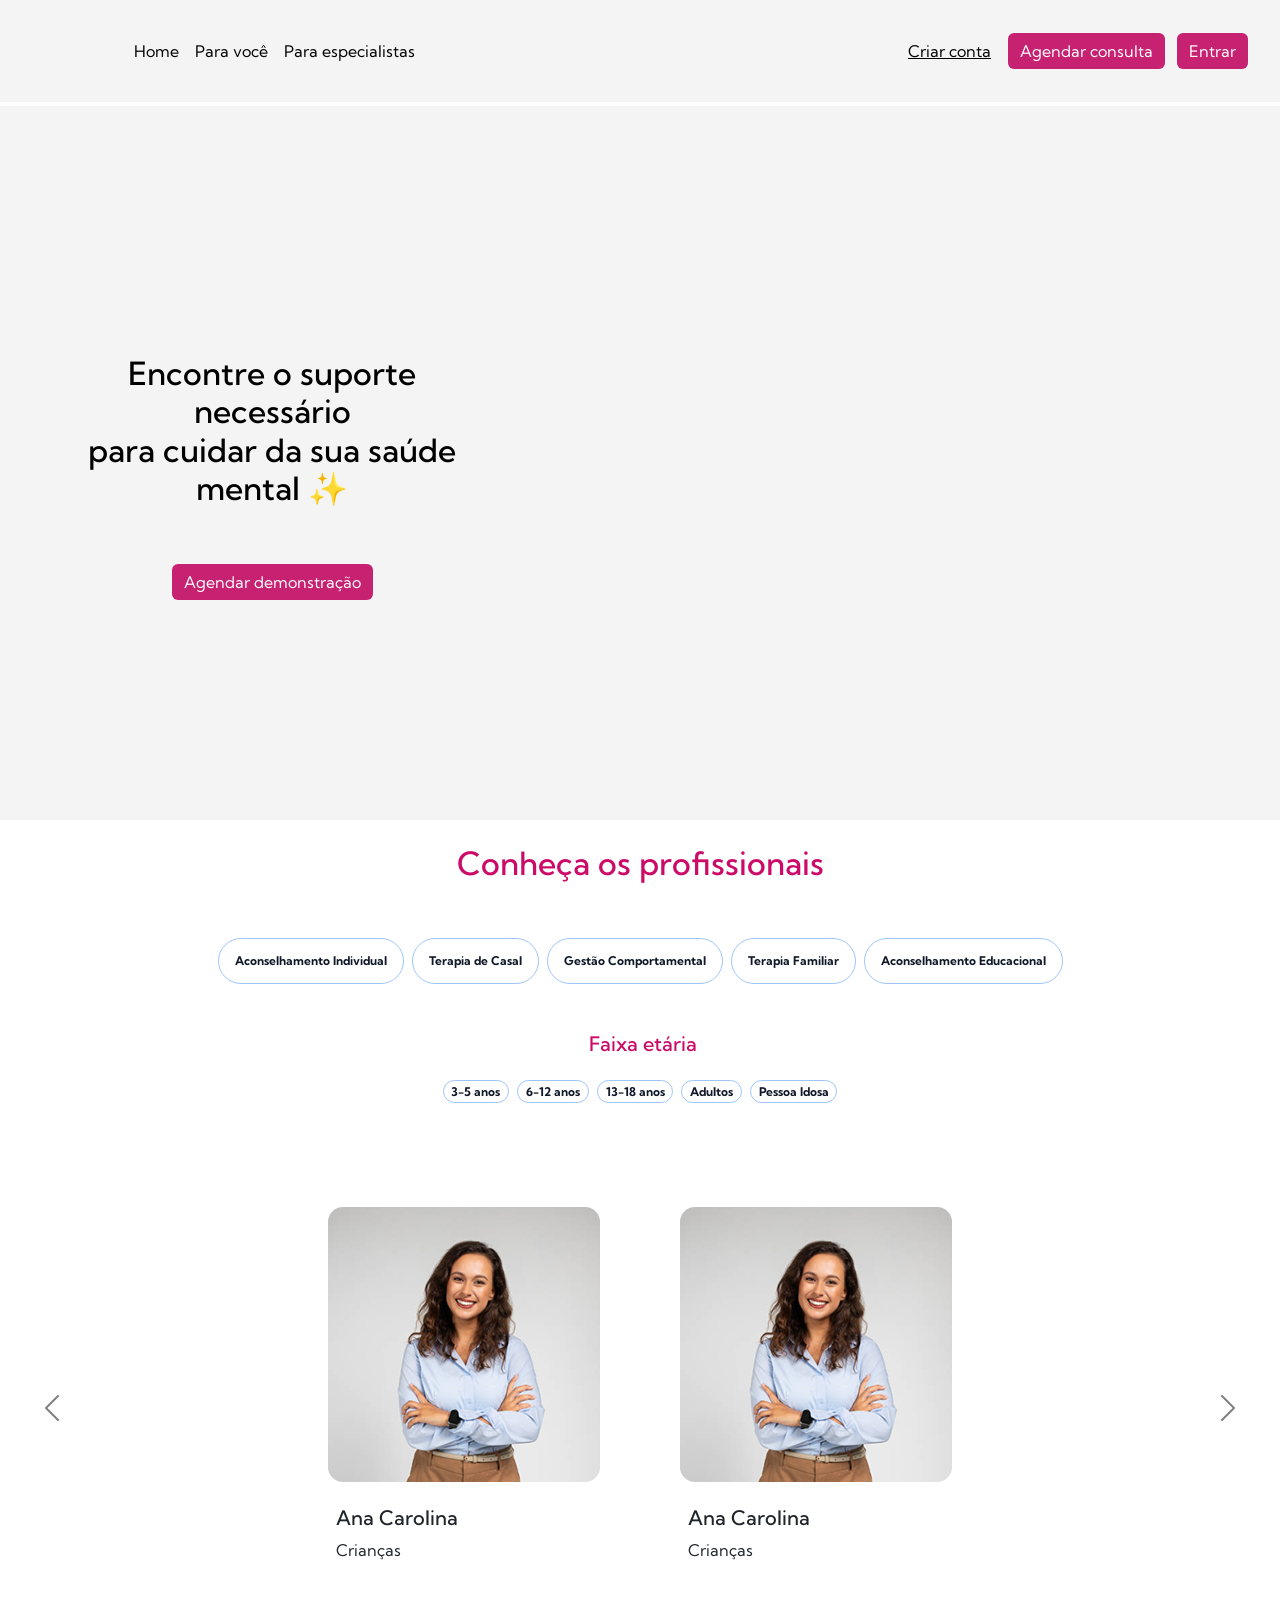
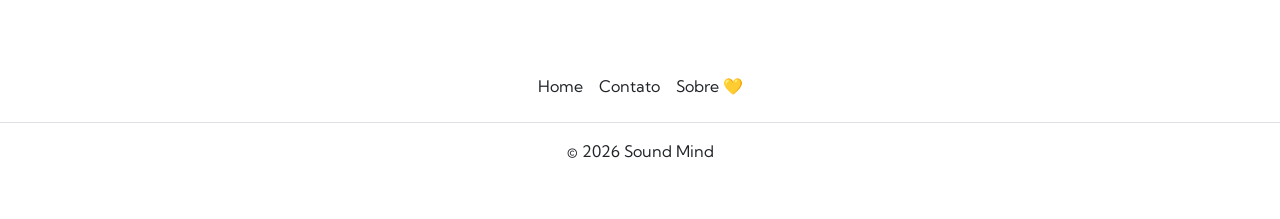
==== index.html @ b08bdf7c "Adiciona conexão entre as páginas e especialização de css" ====
<!DOCTYPE html>
<html lang="pt-br">

<head>
    <meta charset="UTF-8">
    <meta name="viewport" content="width=device-width, initial-scale=1.0">
    <title>Página Inicial</title>
    <link rel="stylesheet" href="css/style.css">
    <link rel="stylesheet" href="css/reset-root.css">
    <link rel="stylesheet" href="css/media-queries.css" media="(max-width:1400px)">
    <link rel="preconnect" href="https://fonts.googleapis.com">
    <link rel="preconnect" href="https://fonts.gstatic.com" crossorigin>
    <link href="https://fonts.googleapis.com/css2?family=Kumbh+Sans:wght,YOPQ@100..900,300&display=swap"
        rel="stylesheet">
    <link href="https://cdn.jsdelivr.net/npm/bootstrap@5.3.8/dist/css/bootstrap.min.css" rel="stylesheet"
        integrity="sha384-sRIl4kxILFvY47J16cr9ZwB07vP4J8+LH7qKQnuqkuIAvNWLzeN8tE5YBujZqJLB" crossorigin="anonymous">


</head>

<body>
    <div>
        <header class="p-0">
            <div>
                <nav class="d-block d-lg-none nav-mobile navbar navbar-expand-lg" aria-label="Eleventh navbar example">
                    <div class="container-fluid">
                        <a href="/" class="d-flex align-items-center mb-2 mb-lg-0 text-dark ">
                            <svg class="bi me-2" width="110" height="72" role="img" aria-label="Bootstrap">
                                <use xlink:href="images\logo-sound-mind.svg"></use>
                            </svg>
                        </a>
                        <button class="navbar-toggler" type="button" data-bs-toggle="collapse"
                            data-bs-target="#navbarsExample09" aria-controls="navbarsExample09" aria-expanded="false"
                            aria-label="Toggle navigation">
                            <span class="navbar-toggler-icon"></span>
                        </button>
                        <div class="collapse navbar-collapse" id="navbarsExample09">
                            <ul class="navbar-nav me-auto mb-2 mb-lg-0">
                                <li class="nav-item">
                                    <a class="nav-link active" aria-current="page" href="index.html">Home</a>
                                </li>
                                <li class="nav-item"><a class="nav-link" href="#">Para você</a></li>
                                <li class="nav-item">
                                    <a class="nav-link" aria-disabled="true" href="perfil-profissional.html">Para
                                        especialistas</a>
                                </li>
                                <div class="navbar-nav g-5">
                                    <li class="nav-item">
                                        <button class="nav-link">Criar conta
                                        </button>
                                    </li>
                                    <li class="nav-item">
                                        <button class="nav-link">Agendar consulta
                                        </button>
                                    </li>
                                    <li class="nav-item">
                                        <button class="nav-link">Entrar
                                        </button>
                                    </li>
                                </div>

                            </ul>
                        </div>
                    </div>
                </nav>
                <div class="nav-dsk p-2 justify-content-lg-start">
                    <a href="/" class="d-flex align-items-center mb-2 mb-lg-0 text-dark text-decoration-underline">
                        <svg class="bi me-2" width="110" height="72" role="img" aria-label="Bootstrap">
                            <use xlink:href="images\logo-sound-mind.svg"></use>
                        </svg>
                    </a>
                    <ul class="nav col-12 col-lg-auto me-lg-auto mb-2 justify-content-center mb-md-0">
                        <li><a href="index.html" class="nav-link px-2 text-black link-custom">Home</a></li>
                        <li><a href="sobre.html" class="nav-link px-2 text-black link-custom">Para você</a></li>
                        <li><a href="perfil-profissional.html" class="nav-link px-2 text-black link-custom">Para
                                especialistas</a></li>
                    </ul>
                    <div class="text-end p-4">
                        <button type="button" class="btn btn-link text-black link-custom">Criar conta</button>
                        <button type="button" class="btn btn-primary me-2 btn-custom">
                            Agendar consulta
                        </button>
                        <button type="button" class="btn btn-primary btn-custom">Entrar</button>
                    </div>
                </div>
            </div>
        </header>
        <div>
            <main>
                <section>
                    <div class="my-1 position-relative banner-custom">
                        <div class="section-banner-custom text-end">
                            <!-- bg-body-tertiary -->
                            <div class="banner-custom-dsk text-center p-2 banner-custom-text position-absolute gap-5">
                                <h1 class="text-body-emphasis">Encontre o suporte <br> necessário <br> para cuidar da
                                    sua saúde <br>
                                    mental ✨
                                </h1>
                                <div class="d-inline-flex gap-2">
                                    <button class="btn btn-primary btn-custom text-center" type="button">
                                        Agendar demonstração
                                    </button>
                                </div>
                            </div>
                            <div
                                class="banner-custom-p flex-column text-center p-2 align-items-center banner-custom-text gap-5">
                                <h1 class="text-body-emphasis">Encontre o suporte <br> necessário <br> para cuidar da
                                    sua saúde <br>
                                    mental ✨
                                </h1>
                                <div class="d-inline-flex gap-2">
                                    <button class="btn btn-primary btn-custom text-center" type="button">
                                        Agendar demonstração
                                    </button>
                                </div>
                            </div>
                            <svg id="image-banner-custom" class="mb-0 mt-4 mr-5" aria-hidden="true">
                                <use id="image-custom" class="p-2" xlink:href="\images\image-central-index.svg"></use>
                            </svg>
                            <svg id="image-banner-custom-pequena" aria-hidden="true">
                                <use id="image-custom-p" xlink:href="\images\image-central-index-pequena.svg"></use>
                            </svg>
                            <svg id="image-banner-custom-media" class="mb-0 mt-4 mr-0" aria-hidden="true">
                                <use id="image-custom-m" class="p-2" xlink:href="\images\image-central-index-media.svg">
                                </use>
                            </svg>
                        </div>
                    </div>
                </section>
                <section>
                    <h2 class="text-center mt-4 h2-filter-custom">Conheça os profissionais</h2>
                    <div id="filter-custom-profissionais" class="d-flex gap-2 justify-content-center py-5">
                        <span class="p-3 badge border border-primary-subtle  rounded-pill filter-custom">Aconselhamento
                            Individual</span>
                        <span class="p-3 badge border border-primary-subtle  rounded-pill filter-custom">Terapia
                            de Casal</span>
                        <span class="p-3 badge border border-primary-subtle  rounded-pill filter-custom">Gestão
                            Comportamental</span>
                        <span class="p-3 badge border border-primary-subtle  rounded-pill filter-custom">Terapia
                            Familiar</span>
                        <span class="p-3 badge border border-primary-subtle  rounded-pill filter-custom">Aconselhamento
                            Educacional</span>
                    </div>
                </section>
                <section>
                    <h5 class="position-absolute filter-custom-fxetaria">Faixa etária</h5>
                    <div class="filter-fxetaria d-flex gap-2 justify-content-center py-5 position-relative">
                        <span class="badge border border-primary-subtle  rounded-pill filter-custom">3-5
                            anos</span>
                        <span class="badge border border-primary-subtle  rounded-pill filter-custom">6-12
                            anos</span>
                        <span class="badge border border-primary-subtle  rounded-pill filter-custom">13-18
                            anos</span>
                        <span class="badge border border-primary-subtle  rounded-pill filter-custom">Adultos</span>
                        <span class="badge border border-primary-subtle  rounded-pill filter-custom">Pessoa
                            Idosa</span>
                    </div>
                </section>
                <section class="d-flex justify-content-center">
                    <div id="carouselsm" class="carousel slide carrossel-custom d-flex flex-row align-items-center"
                        data-bs-ride="carousel"">
                        <div class=" carousel-inner">
                        <div class="carousel-item active" data-bs-interval="10000">
                            <div class="carrossel-bloco">
                                <div class="card-custom card mt-5 mb-5">
                                    <img src="/images/image-profissionais.png" class="card-img-top p-2" alt="...">
                                    <div class="card-body ">
                                        <h5 class="card-title">Ana Carolina</h5>
                                        <p class="card-text">Crianças</p>
                                    </div>
                                </div>
                                <div class="card card-custom mt-5 mb-5 card-1" style="width: 18rem;">
                                    <img src="/images/image-profissionais.png" class="card-img-top p-2" alt="...">
                                    <div class="card-body ">
                                        <h5 class="card-title">Ana Carolina</h5>
                                        <p class="card-text">Crianças</p>
                                    </div>
                                </div>
                                <div class="card card-custom mt-5 mb-5 card-2" style="width: 18rem;">
                                    <img src="/images/image-profissionais.png" class="card-img-top p-2" alt="...">
                                    <div class="card-body ">
                                        <h5 class="card-title">Ana Carolina</h5>
                                        <p class="card-text">Crianças</p>
                                    </div>
                                </div>
                            </div>
                        </div>
                        <div class="carousel-item active" data-bs-interval="2000">
                            <div class="carrossel-bloco">
                                <div class="card-custom card mt-5 mb-5">
                                    <img src="/images/image-profissionais.png" class="card-img-top p-2" alt="...">
                                    <div class="card-body ">
                                        <h5 class="card-title">Ana Carolina</h5>
                                        <p class="card-text">Crianças</p>
                                    </div>
                                </div>
                                <div class="card card-custom mt-5 mb-5 card-1" style="width: 18rem;">
                                    <img src="/images/image-profissionais.png" class="card-img-top p-2" alt="...">
                                    <div class="card-body ">
                                        <h5 class="card-title">Ana Carolina</h5>
                                        <p class="card-text">Crianças</p>
                                    </div>
                                </div>
                                <div class="card card-custom mt-5 mb-5 card-2" style="width: 18rem;">
                                    <img src="/images/image-profissionais.png" class="card-img-top p-2" alt="...">
                                    <div class="card-body ">
                                        <h5 class="card-title">Ana Carolina</h5>
                                        <p class="card-text">Crianças</p>
                                    </div>
                                </div>
                            </div>
                        </div>
                        <div class="carousel-item active">
                            <div class="carrossel-bloco">
                                <div class="card-custom card mt-5 mb-5">
                                    <img src="/images/image-profissionais.png" class="card-img-top p-2" alt="...">
                                    <div class="card-body ">
                                        <h5 class="card-title">Ana Carolina</h5>
                                        <p class="card-text">Crianças</p>
                                    </div>
                                </div>
                                <div class="card card-custom mt-5 mb-5 card-1"">
                                    <img src=" /images/image-profissionais.png" class="card-img-top p-2" alt="...">
                                    <div class="card-body ">
                                        <h5 class="card-title">Ana Carolina</h5>
                                        <p class="card-text">Crianças</p>
                                    </div>
                                </div>
                                <div class="card card-custom mt-5 mb-5 card-2">
                                    <img src="/images/image-profissionais.png" class="card-img-top p-2" alt="...">
                                    <div class="card-body ">
                                        <h5 class="card-title">Ana Carolina</h5>
                                        <p class="card-text">Crianças</p>
                                    </div>
                                </div>
                            </div>
                        </div>
                    </div>
                    <button class="carousel-control-prev" type="button" data-bs-target="#carouselsm"
                        data-bs-slide="prev">
                        <span class="carousel-control-prev-icon" aria-hidden="true"></span>
                        <span class="visually-hidden">Previous</span>
                    </button>
                    <button class="carousel-control-next" type="button" data-bs-target="#carouselsm"
                        data-bs-slide="next">
                        <span class="carousel-control-next-icon" aria-hidden="true"></span>
                        <span class="visually-hidden">Next</span>
                    </button>
        </div>
        </section>
        </main>
    </div>
    <footer class="py-3 my-4">
        <ul class="nav justify-content-center border-bottom pb-3 mb-3">
            <li class="nav-item">
                <a href="index.html" class="nav-link px-2 text-dark">Home</a>
            </li>
            <li class="nav-item">
                <a href="contato.html" class="nav-link px-2 text-dark">Contato</a>
            </li>
            <li class="nav-item">
                <a href="sobre.html" class="nav-link px-2 text-dark">Sobre 💛</a>
            </li>
        </ul>
        <p class="text-center text-dark">&copy; 2026 Sound Mind</p>
    </footer>

    </div>

    <!-- não editar - bootstrap -->
    <script src="https://cdn.jsdelivr.net/npm/bootstrap@5.3.8/dist/js/bootstrap.bundle.min.js"
        integrity="sha384-FKyoEForCGlyvwx9Hj09JcYn3nv7wiPVlz7YYwJrWVcXK/BmnVDxM+D2scQbITxI"
        crossorigin="anonymous"></script>


</body>

</html>
---- css/style.css ----
@import "reset-root.css";

/* INICIO HEADER */

header{
  background-color: var(--cor-fundo);
}

.nav-mobile{
  position: none !important;
  background-color: var(--cor-fundo);

}

.nav-dsk{
  display: flex;
  flex-direction: row;
  flex-wrap: wrap;
  align-items: center;
}
.link-custom:hover{
  color: var(--cor-principal) !important;
  font-weight:500;
  transition: color 0.3s ease-in-out;
  transform: 0.3s ease-in-out;
}

.btn-custom {
  background-color: var(--cor-principal) !important;
  border: var(--cor-principal) !important;
}

.btn-custom:hover{
  background-color: var(--cor-destaque) !important;
}

/* FIM HEADER */

/* INICIO BANNER - INDEX */

.banner-custom{
  background-color: var(--cor-fundo) !important;
}
.banner-custom-text{
  margin-top: 15rem;
  margin-left: 15rem;
}

#image-banner-custom-pequena{
  display: none ;
}

#image-banner-custom-media{
  display: none;
}
 #image-banner-custom{
   margin-right: 5rem;
}

.banner-custom-dsk{
  display: flex;
  flex-direction: column;
  align-items: center;
}
.banner-custom-p{
  display: none;
}


#image-banner-custom{
    width:750px;
    height: 690px;
}

/* m - 529 e 524 */
/* p - 314 e 309 */
/* variação proporcional 38 e 26 */


/* FIM BANNER - INDEX */

/* INICIO FILTROS - INDEX */

.h2-filter-custom{
  color: var(--cor-destaque);

}
.filter-custom{
  color: var(--cor-texto) !important;
}

.filter-custom-fxetaria{
  margin-left: 46%;
  color: var(--cor-destaque);
}

/* FIM FILTROS - INDEX */

/* INÍCIO CARROSSEL - INDEX */

.card-custom{
    border-style: none !important;
}

.carrossel-bloco{
    display: flex;
    flex-direction: row;
    justify-content: center;
    gap: 4rem;
}

.carrossel-custom{
  width: 95% !important;
  position: relative !important;
}
.carousel-control-prev-icon {
  position: absolute;
  background-image: url("data:image/svg+xml,%3csvg xmlns='http://www.w3.org/2000/svg' viewBox='0 0 16 16' fill='%252B61'%3e%3cpath d='M11.354 1.646a.5.5 0 0 1 0 .708L5.707 8l5.647 5.646a.5.5 0 0 1-.708.708l-6-6a.5.5 0 0 1 0-.708l6-6a.5.5 0 0 1 .708 0z'/%3e%3c/svg%3e")!important;
}

.carousel-control-prev{
  width: 2.5rem !important;
  top:50%!important;
  height: 2.5rem!important;
}

.carousel-control-next{
  width: 2.5rem !important;
  top:50%!important;
  height: 2.5rem!important;
}

.carousel-control-next-icon {
  position: absolute;
  background-image: url("data:image/svg+xml,%3csvg xmlns='http://www.w3.org/2000/svg' viewBox='0 0 16 16' fill='%252B61'%3e%3cpath d='M4.646 1.646a.5.5 0 0 1 .708 0l6 6a.5.5 0 0 1 0 .708l-6 6a.5.5 0 0 1-.708-.708L10.293 8 4.646 2.354a.5.5 0 0 1 0-.708z'/%3e%3c/svg%3e") !important;
}

/* FIM CARROSSEL - INDEX */

/* Página Contato */

.contato-section {
    padding: 4rem 1rem;
    background-color: #ffffff;
}

.titulo-contato {
    text-align: center;
    font-size: 1.8rem;
    font-weight: 700;
    color: var(--cor-escura);
    margin-bottom: 2rem;
}

.formulario-contato {
    max-width: 720px;
    margin: 0 auto;
    background-color: #d9d9d9;
    padding: 2rem;
    border-radius: 6px;
}

.formulario-contato form {
    display: flex;
    flex-direction: column;
    gap: 1rem;
}

.formulario-contato .form-control {
    border: none;
    border-radius: 8px;
    padding: 0.9rem 1rem;
    font-size: 0.95rem;
}

.formulario-contato textarea {
    min-height: 140px;
    resize: vertical;
}

.formulario-contato button {
    align-self: center;
    min-width: 160px;
    margin-top: 0.5rem;
}

.avaliacoes-section {
    padding: 4rem 1rem;
    background-color: #ffffff;
}

.titulo-avaliacoes {
    text-align: center;
    font-size: 1.6rem;
    font-weight: 700;
    color: var(--cor-principal);
    margin-bottom: 3rem;
}

.avaliacao-card {
    text-align: center;
    height: 100%;
}

.avaliacao-img {
    width: 100px;
    height: 100px;
    background-color: #d9d9d9;
    border-radius: 50%;
    margin: 0 auto 1.5rem;
    display: flex;
    align-items: center;
    justify-content: center;
    font-size: 0.85rem;
    color: var(--cor-texto);
}

.avaliacao-card p {
    background-color: #d9d9d9;
    padding: 1.2rem;
    border-radius: 4px;
    color: var(--cor-texto);
    min-height: 110px;
    font-size: 0.95rem;
}

.avaliacao-card span {
    display: inline-block;
    margin-top: 0.5rem;
    font-weight: 600;
    color: var(--cor-escura);
}
---- css/media-queries.css ----
@import "style.css";
@import "reset-root.css";


/* 1400*/
@media (max-width: 87.5em) {
    #image-banner-custom {
        margin-right: 2rem;

    }

    .banner-custom-text {

        margin-left: 5rem;
    }

}


/* 1310 */
@media (max-width: 81.9em) {
    .card-1 {
        display: none !important;
    }
}

/* 1086 */
@media (max-width:67.9em) {
    h1 {
        text-align: start;
    }

    #image-banner-custom {
        width: 650px;
        height: 690px
    }

    #image-banner-custom {
        margin-right: 0;

    }

    .banner-custom-text {
        margin-left: 0.5rem;
    }

}


/* 1000 */
@media (max-width:62.5em) {
    #image-banner-custom-media {
        display: inline;
        width: 567px;
        height: 535px;
        margin-bottom: 0 !important;
    }

    #image-banner-custom {
        display: none;
    }

    h1 {
        text-align: center;
        font-size: 1.75rem !important;
    }

}

/* 992 */
@media (max-width:62em) {
    .nav-mobile {
        position: none !important;
        display: flex;
        width: 100% !important;

    }
}


/* 991 */
@media (max-width:61.9375em) {
    .nav-dsk {
        display: none !important;
    }


}

/* 860px */
@media (max-width: 53.8em) {
    #filter-custom-profissionais {
        display: flex;
        flex-direction: row;
        flex-wrap: wrap;
        align-items: center;
        width: 95%;
    }

    .filter-custom-fxetaria {
        margin-left: 43%;

    }
}

/* 810 */
@media (max-width:52.6em) {
    .card-2 {
        display: none !important;
    }

}

/* 768 */
@media (max-width:48em) {
    #image-banner-custom-pequena {
        /* display: none; */
        display: flex;
        align-items: center;
        width: 315px;
        height: 305px;
        margin: 0;
        position: none !important;
    }

    h1 {
        font-size: 1.50rem !important;
        order: 0;
    }

    #image-custom-p {
        margin-top: 100% !;
        order: 1
    }

    #image-banner-custom-media {
        display: none !important;
    }

    .banner-custom {
        background-color: var(--cor-fundo) !important;
        display: flex !important;
        flex-direction: row !important;
        justify-content: center;
        position: none !important;
        align-items: center !important;
        margin: 0;
    }

    .banner-custom-text {
        margin-top: 0;
        margin-left: 0;
        position: none !important;
        display: table;

    }

    .banner-custom-dsk {
        display: none;
    }

    .section-banner-custom {
        text-align: center !important;
        display: flex !important;
        flex-flow: column wrap !important;
        align-items: center !important;
        position: none !important;
        gap: 40px
    }

}

/* 460 */
@media (max-width: 28.8em) {
    .filter-fxetaria {
        display: flex;
        flex-direction: row;
        flex-wrap: wrap;
        align-items: center;
        justify-content: center;

    }

    .filter-custom-fxetaria {
        margin-left: 35%;

    }

}

@media (max-width: 768px) {
    .contato-section {
        padding: 3rem 1rem;
    }

    .titulo-contato {
        font-size: 1.5rem;
    }

    .formulario-contato {
        padding: 1.5rem;
    }

    .avaliacoes-section {
        padding: 3rem 1rem;
    }

    .titulo-avaliacoes {
        font-size: 1.4rem;
        margin-bottom: 2rem;
    }
}
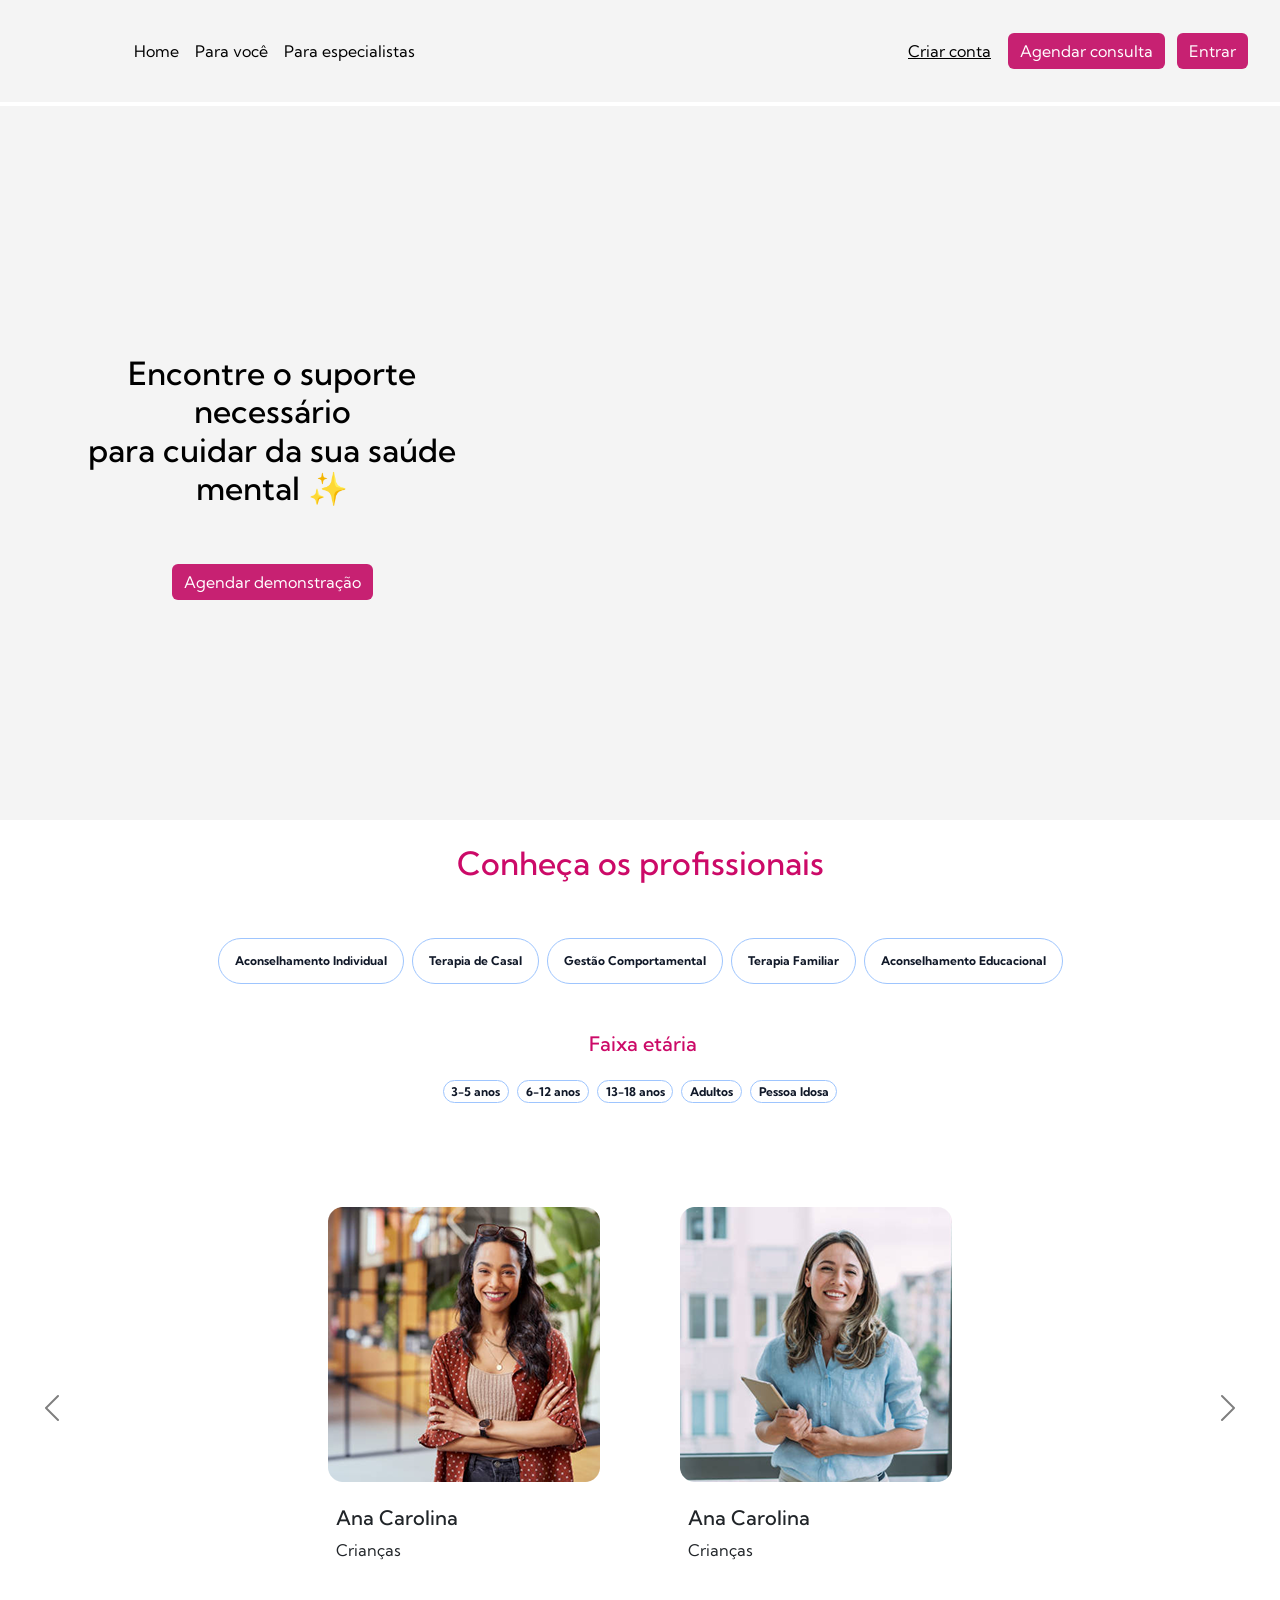
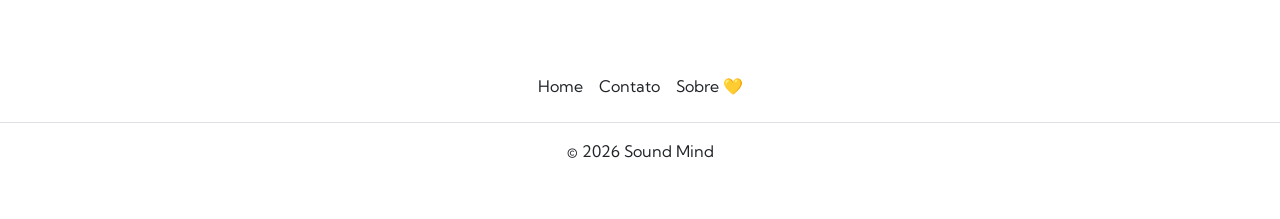
==== commit a95d84c9: "Adiciona e corrige caminho das imagens - header e index" ====
--- a/index.html
+++ b/index.html
@@ -115,13 +115,13 @@
                                 </div>
                             </div>
                             <svg id="image-banner-custom" class="mb-0 mt-4 mr-5" aria-hidden="true">
-                                <use id="image-custom" class="p-2" xlink:href="\images\image-central-index.svg"></use>
+                                <use id="image-custom" class="p-2" xlink:href="images\image-central-index.svg"></use>
                             </svg>
                             <svg id="image-banner-custom-pequena" aria-hidden="true">
-                                <use id="image-custom-p" xlink:href="\images\image-central-index-pequena.svg"></use>
+                                <use id="image-custom-p" xlink:href="images\image-central-index-pequena.svg"></use>
                             </svg>
                             <svg id="image-banner-custom-media" class="mb-0 mt-4 mr-0" aria-hidden="true">
-                                <use id="image-custom-m" class="p-2" xlink:href="\images\image-central-index-media.svg">
+                                <use id="image-custom-m" class="p-2" xlink:href="images\image-central-index-media.svg">
                                 </use>
                             </svg>
                         </div>
@@ -163,21 +163,21 @@
                         <div class="carousel-item active" data-bs-interval="10000">
                             <div class="carrossel-bloco">
                                 <div class="card-custom card mt-5 mb-5">
-                                    <img src="/images/image-profissionais.png" class="card-img-top p-2" alt="...">
+                                    <img src="images/image-profissionais.png" class="card-img-top p-2" alt="...">
                                     <div class="card-body ">
                                         <h5 class="card-title">Ana Carolina</h5>
                                         <p class="card-text">Crianças</p>
                                     </div>
                                 </div>
                                 <div class="card card-custom mt-5 mb-5 card-1" style="width: 18rem;">
-                                    <img src="/images/image-profissionais.png" class="card-img-top p-2" alt="...">
+                                    <img src="images/image-profissionais-1.png" class="card-img-top p-2" alt="...">
                                     <div class="card-body ">
                                         <h5 class="card-title">Ana Carolina</h5>
                                         <p class="card-text">Crianças</p>
                                     </div>
                                 </div>
                                 <div class="card card-custom mt-5 mb-5 card-2" style="width: 18rem;">
-                                    <img src="/images/image-profissionais.png" class="card-img-top p-2" alt="...">
+                                    <img src="images/image-profissionais-2.png" class="card-img-top p-2" alt="...">
                                     <div class="card-body ">
                                         <h5 class="card-title">Ana Carolina</h5>
                                         <p class="card-text">Crianças</p>
@@ -188,21 +188,21 @@
                         <div class="carousel-item active" data-bs-interval="2000">
                             <div class="carrossel-bloco">
                                 <div class="card-custom card mt-5 mb-5">
-                                    <img src="/images/image-profissionais.png" class="card-img-top p-2" alt="...">
+                                    <img src="images/image-profissionais-1.png" class="card-img-top p-2" alt="...">
                                     <div class="card-body ">
                                         <h5 class="card-title">Ana Carolina</h5>
                                         <p class="card-text">Crianças</p>
                                     </div>
                                 </div>
                                 <div class="card card-custom mt-5 mb-5 card-1" style="width: 18rem;">
-                                    <img src="/images/image-profissionais.png" class="card-img-top p-2" alt="...">
+                                    <img src="images/image-profissionais-2.png" class="card-img-top p-2" alt="...">
                                     <div class="card-body ">
                                         <h5 class="card-title">Ana Carolina</h5>
                                         <p class="card-text">Crianças</p>
                                     </div>
                                 </div>
                                 <div class="card card-custom mt-5 mb-5 card-2" style="width: 18rem;">
-                                    <img src="/images/image-profissionais.png" class="card-img-top p-2" alt="...">
+                                    <img src="images/image-profissionais.png" class="card-img-top p-2" alt="...">
                                     <div class="card-body ">
                                         <h5 class="card-title">Ana Carolina</h5>
                                         <p class="card-text">Crianças</p>
@@ -213,21 +213,21 @@
                         <div class="carousel-item active">
                             <div class="carrossel-bloco">
                                 <div class="card-custom card mt-5 mb-5">
-                                    <img src="/images/image-profissionais.png" class="card-img-top p-2" alt="...">
+                                    <img src="images/image-profissionais-2.png" class="card-img-top p-2" alt="...">
                                     <div class="card-body ">
                                         <h5 class="card-title">Ana Carolina</h5>
                                         <p class="card-text">Crianças</p>
                                     </div>
                                 </div>
                                 <div class="card card-custom mt-5 mb-5 card-1"">
-                                    <img src=" /images/image-profissionais.png" class="card-img-top p-2" alt="...">
+                                    <img src=" images/image-profissionais.png" class="card-img-top p-2" alt="...">
                                     <div class="card-body ">
                                         <h5 class="card-title">Ana Carolina</h5>
                                         <p class="card-text">Crianças</p>
                                     </div>
                                 </div>
                                 <div class="card card-custom mt-5 mb-5 card-2">
-                                    <img src="/images/image-profissionais.png" class="card-img-top p-2" alt="...">
+                                    <img src="images/image-profissionais-1.png" class="card-img-top p-2" alt="...">
                                     <div class="card-body ">
                                         <h5 class="card-title">Ana Carolina</h5>
                                         <p class="card-text">Crianças</p>
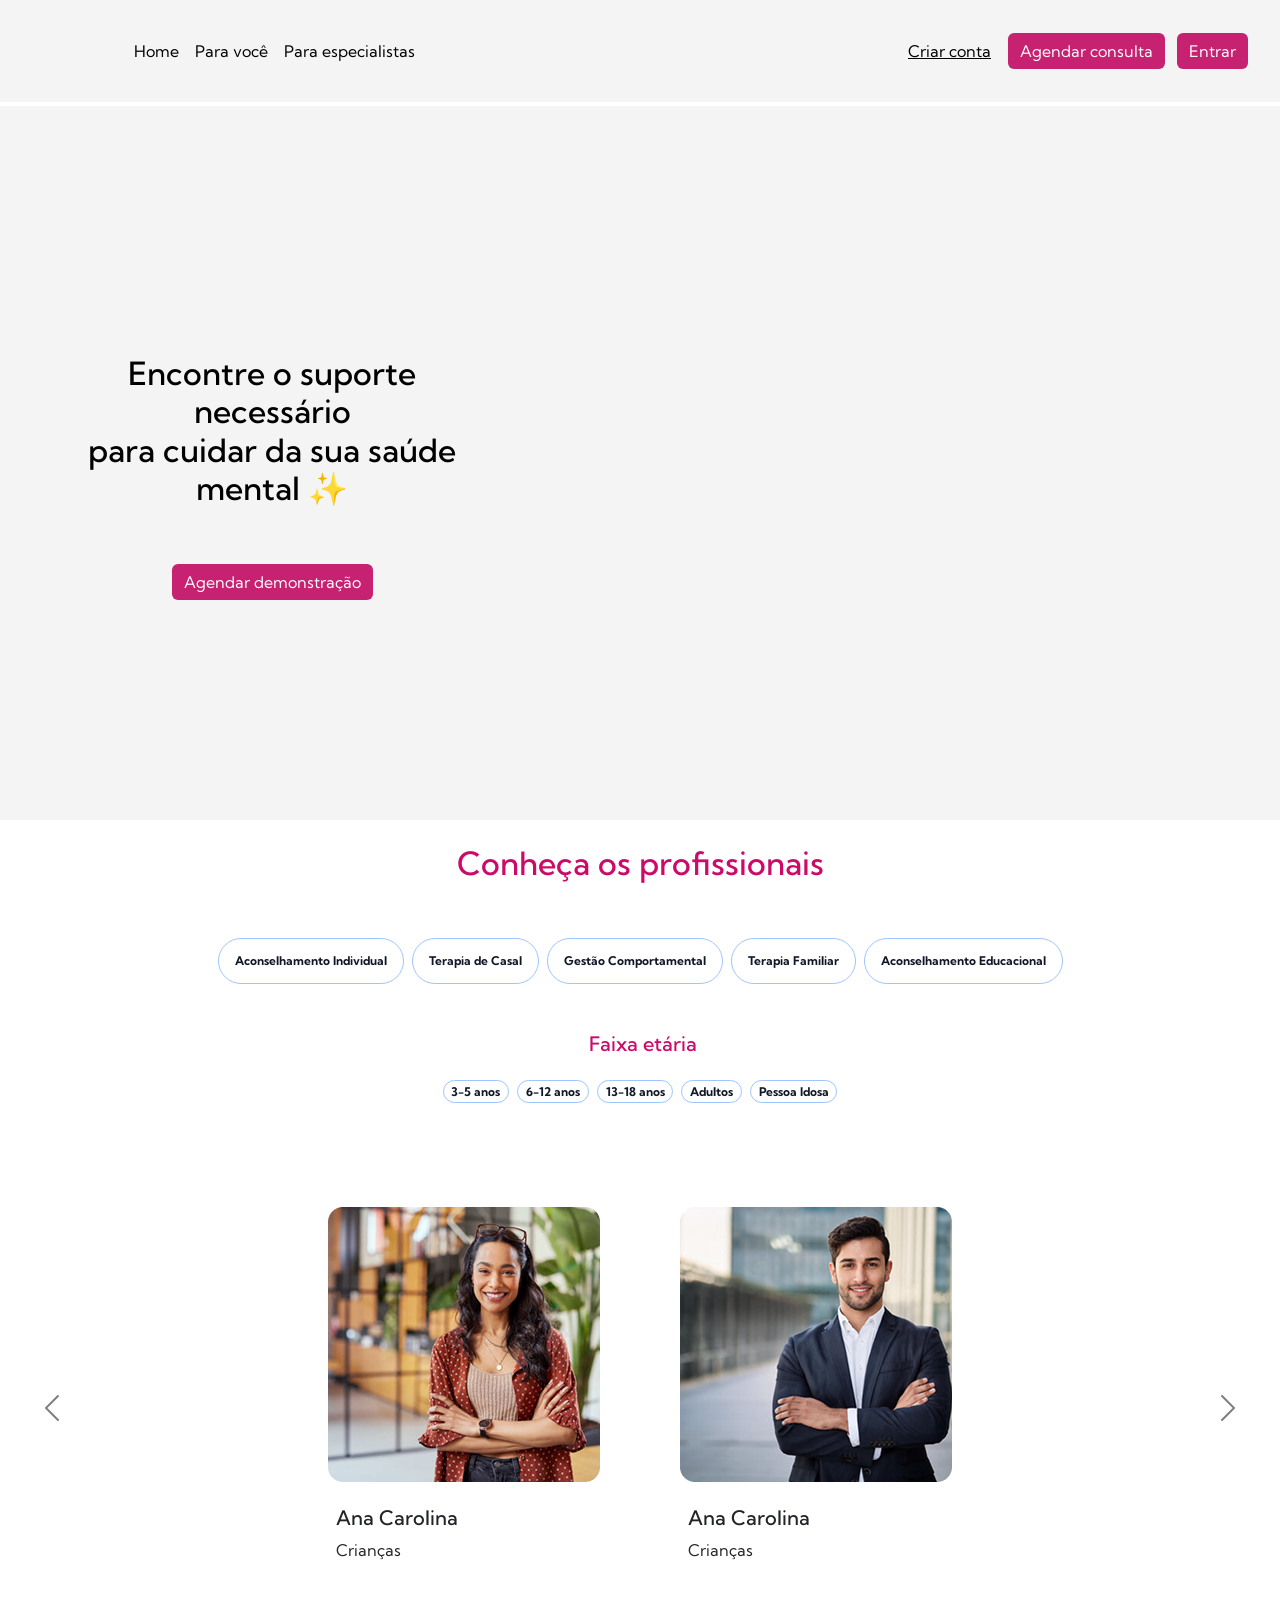
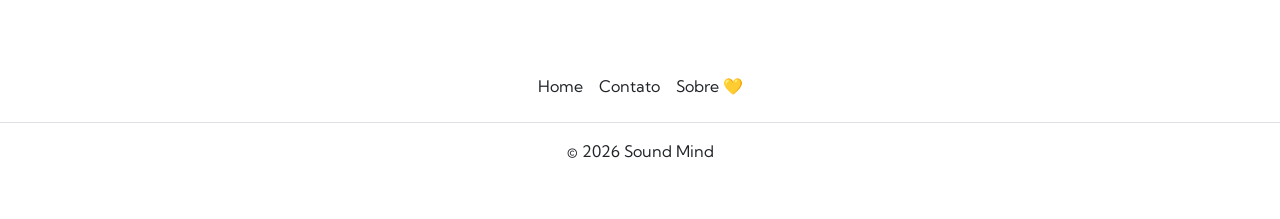
==== commit 9b081f6b: "Adiciona alt nas imagens - index" ====
--- a/index.html
+++ b/index.html
@@ -6,7 +6,6 @@
     <meta name="viewport" content="width=device-width, initial-scale=1.0">
     <title>Página Inicial</title>
     <link rel="stylesheet" href="css/style.css">
-    <link rel="stylesheet" href="css/reset-root.css">
     <link rel="stylesheet" href="css/media-queries.css" media="(max-width:1400px)">
     <link rel="preconnect" href="https://fonts.googleapis.com">
     <link rel="preconnect" href="https://fonts.gstatic.com" crossorigin>
@@ -24,7 +23,7 @@
             <div>
                 <nav class="d-block d-lg-none nav-mobile navbar navbar-expand-lg" aria-label="Eleventh navbar example">
                     <div class="container-fluid">
-                        <a href="/" class="d-flex align-items-center mb-2 mb-lg-0 text-dark ">
+                        <a href="index.html" class="d-flex align-items-center mb-2 mb-lg-0 text-dark ">
                             <svg class="bi me-2" width="110" height="72" role="img" aria-label="Bootstrap">
                                 <use xlink:href="images\logo-sound-mind.svg"></use>
                             </svg>
@@ -64,7 +63,7 @@
                     </div>
                 </nav>
                 <div class="nav-dsk p-2 justify-content-lg-start">
-                    <a href="/" class="d-flex align-items-center mb-2 mb-lg-0 text-dark text-decoration-underline">
+                    <a href="index.html" class="d-flex align-items-center mb-2 mb-lg-0 text-dark text-decoration-underline">
                         <svg class="bi me-2" width="110" height="72" role="img" aria-label="Bootstrap">
                             <use xlink:href="images\logo-sound-mind.svg"></use>
                         </svg>
@@ -163,21 +162,21 @@
                         <div class="carousel-item active" data-bs-interval="10000">
                             <div class="carrossel-bloco">
                                 <div class="card-custom card mt-5 mb-5">
-                                    <img src="images/image-profissionais.png" class="card-img-top p-2" alt="...">
+                                    <img src="images/image-profissionais.png" class="card-img-top p-2" alt="Retrato de uma mulher sorridente, cabelos ondulados e camisa social azul.">
                                     <div class="card-body ">
                                         <h5 class="card-title">Ana Carolina</h5>
                                         <p class="card-text">Crianças</p>
                                     </div>
                                 </div>
                                 <div class="card card-custom mt-5 mb-5 card-1" style="width: 18rem;">
-                                    <img src="images/image-profissionais-1.png" class="card-img-top p-2" alt="...">
+                                    <img src="images/image-profissionais-1.png" class="card-img-top p-2" alt="Retrato de um homem sorridente, cabelos escuros e terno azul com camisa branca.">
                                     <div class="card-body ">
                                         <h5 class="card-title">Ana Carolina</h5>
                                         <p class="card-text">Crianças</p>
                                     </div>
                                 </div>
                                 <div class="card card-custom mt-5 mb-5 card-2" style="width: 18rem;">
-                                    <img src="images/image-profissionais-2.png" class="card-img-top p-2" alt="...">
+                                    <img src="images/image-profissionais-2.png" class="card-img-top p-2" alt="Retrato de uma mulher sorridente, cabelos ondulados escuros e camisa marrom de bolinhas brancas.">
                                     <div class="card-body ">
                                         <h5 class="card-title">Ana Carolina</h5>
                                         <p class="card-text">Crianças</p>
@@ -188,21 +187,21 @@
                         <div class="carousel-item active" data-bs-interval="2000">
                             <div class="carrossel-bloco">
                                 <div class="card-custom card mt-5 mb-5">
-                                    <img src="images/image-profissionais-1.png" class="card-img-top p-2" alt="...">
+                                    <img src="images/image-profissionais-1.png" class="card-img-top p-2" alt="Retrato de um homem sorridente, cabelos escuros e terno azul com camisa branca.">
                                     <div class="card-body ">
                                         <h5 class="card-title">Ana Carolina</h5>
                                         <p class="card-text">Crianças</p>
                                     </div>
                                 </div>
                                 <div class="card card-custom mt-5 mb-5 card-1" style="width: 18rem;">
-                                    <img src="images/image-profissionais-2.png" class="card-img-top p-2" alt="...">
+                                    <img src="images/image-profissionais-2.png" class="card-img-top p-2" alt="Retrato de uma mulher sorridente, cabelos ondulados escuros e camisa marrom de bolinhas brancas.">
                                     <div class="card-body ">
                                         <h5 class="card-title">Ana Carolina</h5>
                                         <p class="card-text">Crianças</p>
                                     </div>
                                 </div>
                                 <div class="card card-custom mt-5 mb-5 card-2" style="width: 18rem;">
-                                    <img src="images/image-profissionais.png" class="card-img-top p-2" alt="...">
+                                    <img src="images/image-profissionais.png" class="card-img-top p-2" alt="Retrato de uma mulher sorridente, cabelos ondulados e camisa social azul.">
                                     <div class="card-body ">
                                         <h5 class="card-title">Ana Carolina</h5>
                                         <p class="card-text">Crianças</p>
@@ -213,21 +212,21 @@
                         <div class="carousel-item active">
                             <div class="carrossel-bloco">
                                 <div class="card-custom card mt-5 mb-5">
-                                    <img src="images/image-profissionais-2.png" class="card-img-top p-2" alt="...">
+                                    <img src="images/image-profissionais-2.png" class="card-img-top p-2" alt="Retrato de uma mulher sorridente, cabelos ondulados escuros e camisa marrom de bolinhas brancas.">
                                     <div class="card-body ">
                                         <h5 class="card-title">Ana Carolina</h5>
                                         <p class="card-text">Crianças</p>
                                     </div>
                                 </div>
                                 <div class="card card-custom mt-5 mb-5 card-1"">
-                                    <img src=" images/image-profissionais.png" class="card-img-top p-2" alt="...">
+                                    <img src=" images/image-profissionais.png" class="card-img-top p-2" alt="Retrato de uma mulher sorridente, cabelos ondulados e camisa social azul.">
                                     <div class="card-body ">
                                         <h5 class="card-title">Ana Carolina</h5>
                                         <p class="card-text">Crianças</p>
                                     </div>
                                 </div>
                                 <div class="card card-custom mt-5 mb-5 card-2">
-                                    <img src="images/image-profissionais-1.png" class="card-img-top p-2" alt="...">
+                                    <img src="images/image-profissionais-1.png" class="card-img-top p-2" alt="Retrato de um homem sorridente, cabelos escuros e terno azul com camisa branca.">
                                     <div class="card-body ">
                                         <h5 class="card-title">Ana Carolina</h5>
                                         <p class="card-text">Crianças</p>
--- a/css/style.css
+++ b/css/style.css
@@ -205,14 +205,10 @@
 .avaliacao-img {
     width: 100px;
     height: 100px;
-    background-color: #d9d9d9;
     border-radius: 50%;
+    object-fit: cover;
+    display: block;
     margin: 0 auto 1.5rem;
-    display: flex;
-    align-items: center;
-    justify-content: center;
-    font-size: 0.85rem;
-    color: var(--cor-texto);
 }
 
 .avaliacao-card p {
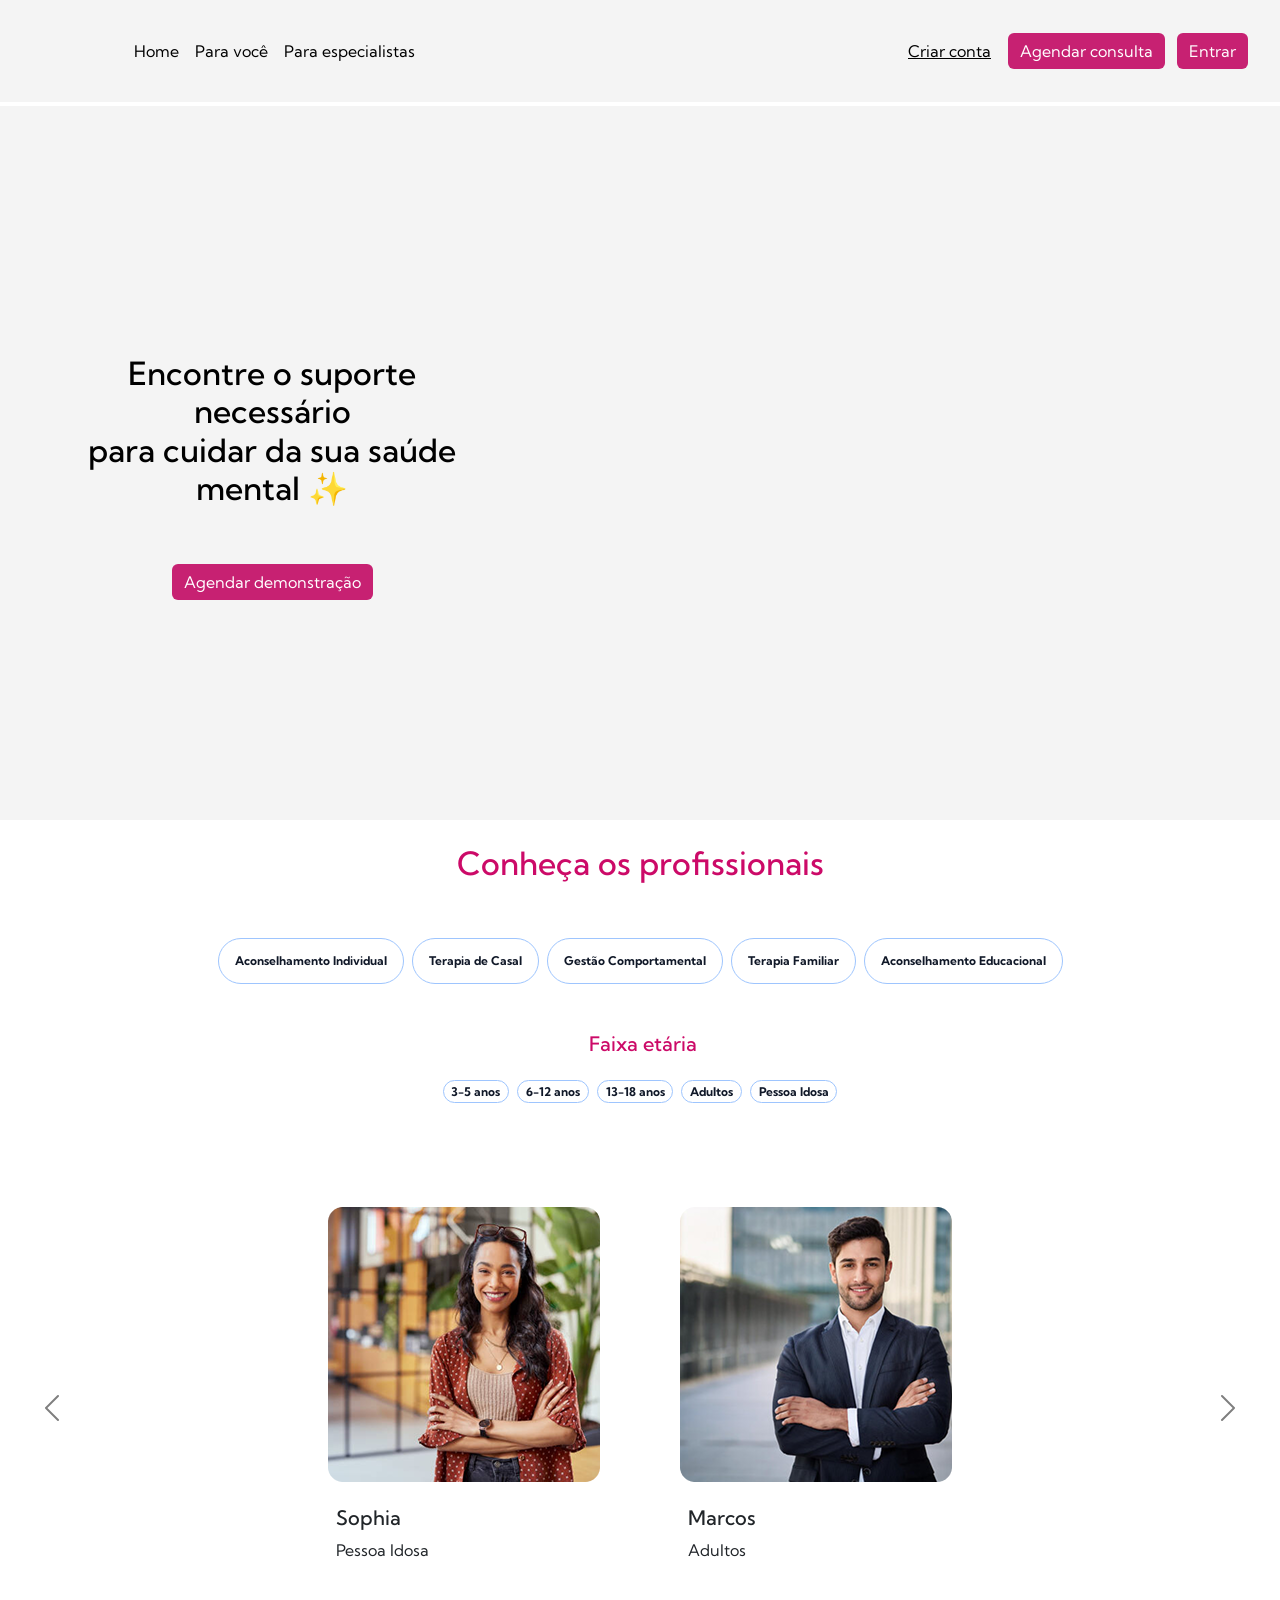
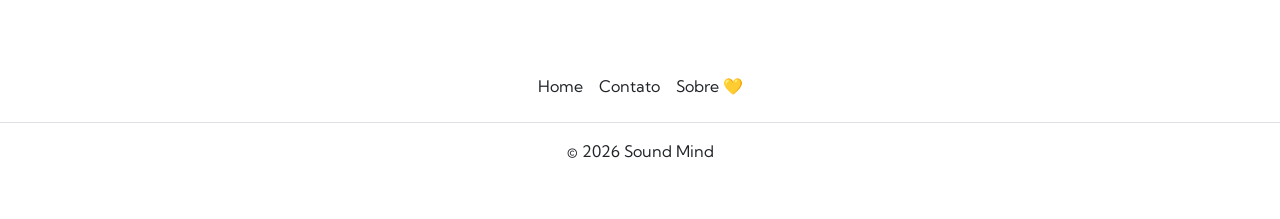
==== commit 97d6accd: "Ajusta nomes carrossel header" ====
--- a/index.html
+++ b/index.html
@@ -4,7 +4,7 @@
 <head>
     <meta charset="UTF-8">
     <meta name="viewport" content="width=device-width, initial-scale=1.0">
-    <title>Página Inicial</title>
+    <title>Página Inicial  | Sound Mind</title>
     <link rel="stylesheet" href="css/style.css">
     <link rel="stylesheet" href="css/media-queries.css" media="(max-width:1400px)">
     <link rel="preconnect" href="https://fonts.googleapis.com">
@@ -40,7 +40,7 @@
                                 </li>
                                 <li class="nav-item"><a class="nav-link" href="#">Para você</a></li>
                                 <li class="nav-item">
-                                    <a class="nav-link" aria-disabled="true" href="perfil-profissional.html">Para
+                                    <a class="nav-link" aria-disabled="true" href="#">Para
                                         especialistas</a>
                                 </li>
                                 <div class="navbar-nav g-5">
@@ -70,7 +70,7 @@
                     </a>
                     <ul class="nav col-12 col-lg-auto me-lg-auto mb-2 justify-content-center mb-md-0">
                         <li><a href="index.html" class="nav-link px-2 text-black link-custom">Home</a></li>
-                        <li><a href="sobre.html" class="nav-link px-2 text-black link-custom">Para você</a></li>
+                        <li><a href="#" class="nav-link px-2 text-black link-custom">Para você</a></li>
                         <li><a href="perfil-profissional.html" class="nav-link px-2 text-black link-custom">Para
                                 especialistas</a></li>
                     </ul>
@@ -171,15 +171,15 @@
                                 <div class="card card-custom mt-5 mb-5 card-1" style="width: 18rem;">
                                     <img src="images/image-profissionais-1.png" class="card-img-top p-2" alt="Retrato de um homem sorridente, cabelos escuros e terno azul com camisa branca.">
                                     <div class="card-body ">
-                                        <h5 class="card-title">Ana Carolina</h5>
-                                        <p class="card-text">Crianças</p>
+                                        <h5 class="card-title">Marcos</h5>
+                                        <p class="card-text">Adultos</p>
                                     </div>
                                 </div>
                                 <div class="card card-custom mt-5 mb-5 card-2" style="width: 18rem;">
                                     <img src="images/image-profissionais-2.png" class="card-img-top p-2" alt="Retrato de uma mulher sorridente, cabelos ondulados escuros e camisa marrom de bolinhas brancas.">
                                     <div class="card-body ">
-                                        <h5 class="card-title">Ana Carolina</h5>
-                                        <p class="card-text">Crianças</p>
+                                        <h5 class="card-title">Sophia</h5>
+                                        <p class="card-text">Pessoa Idosa</p>
                                     </div>
                                 </div>
                             </div>
@@ -189,15 +189,15 @@
                                 <div class="card-custom card mt-5 mb-5">
                                     <img src="images/image-profissionais-1.png" class="card-img-top p-2" alt="Retrato de um homem sorridente, cabelos escuros e terno azul com camisa branca.">
                                     <div class="card-body ">
-                                        <h5 class="card-title">Ana Carolina</h5>
-                                        <p class="card-text">Crianças</p>
+                                        <h5 class="card-title">Marcos</h5>
+                                        <p class="card-text">Adultos</p>
                                     </div>
                                 </div>
                                 <div class="card card-custom mt-5 mb-5 card-1" style="width: 18rem;">
                                     <img src="images/image-profissionais-2.png" class="card-img-top p-2" alt="Retrato de uma mulher sorridente, cabelos ondulados escuros e camisa marrom de bolinhas brancas.">
                                     <div class="card-body ">
-                                        <h5 class="card-title">Ana Carolina</h5>
-                                        <p class="card-text">Crianças</p>
+                                        <h5 class="card-title">Sophia</h5>
+                                        <p class="card-text">Pessoa Idosa</p>
                                     </div>
                                 </div>
                                 <div class="card card-custom mt-5 mb-5 card-2" style="width: 18rem;">
@@ -214,22 +214,22 @@
                                 <div class="card-custom card mt-5 mb-5">
                                     <img src="images/image-profissionais-2.png" class="card-img-top p-2" alt="Retrato de uma mulher sorridente, cabelos ondulados escuros e camisa marrom de bolinhas brancas.">
                                     <div class="card-body ">
+                                        <h5 class="card-title">Sophia</h5>
+                                        <p class="card-text">Pessoa Idosa</p>
+                                    </div>
+                                </div>
+                                <div class="card card-custom mt-5 mb-5 card-1"">
+                                    <img src=" images/image-profissionais.png" class="card-img-top p-2" alt="Retrato de uma mulher sorridente, cabelos ondulados e camisa social azul.">
+                                    <div class="card-body ">
                                         <h5 class="card-title">Ana Carolina</h5>
                                         <p class="card-text">Crianças</p>
                                     </div>
                                 </div>
-                                <div class="card card-custom mt-5 mb-5 card-1"">
-                                    <img src=" images/image-profissionais.png" class="card-img-top p-2" alt="Retrato de uma mulher sorridente, cabelos ondulados e camisa social azul.">
-                                    <div class="card-body ">
-                                        <h5 class="card-title">Ana Carolina</h5>
-                                        <p class="card-text">Crianças</p>
-                                    </div>
-                                </div>
                                 <div class="card card-custom mt-5 mb-5 card-2">
                                     <img src="images/image-profissionais-1.png" class="card-img-top p-2" alt="Retrato de um homem sorridente, cabelos escuros e terno azul com camisa branca.">
                                     <div class="card-body ">
-                                        <h5 class="card-title">Ana Carolina</h5>
-                                        <p class="card-text">Crianças</p>
+                                        <h5 class="card-title">Marcos</h5>
+                                        <p class="card-text">Adultos</p>
                                     </div>
                                 </div>
                             </div>
--- a/css/style.css
+++ b/css/style.css
@@ -203,12 +203,13 @@
 }
 
 .avaliacao-img {
-    width: 100px;
-    height: 100px;
-    border-radius: 50%;
-    object-fit: cover;
-    display: block;
+    background-color: none;
     margin: 0 auto 1.5rem;
+    display: flex;
+    align-items: center;
+    justify-content: center;
+    font-size: 0.85rem;
+    color: var(--cor-texto);
 }
 
 .avaliacao-card p {
